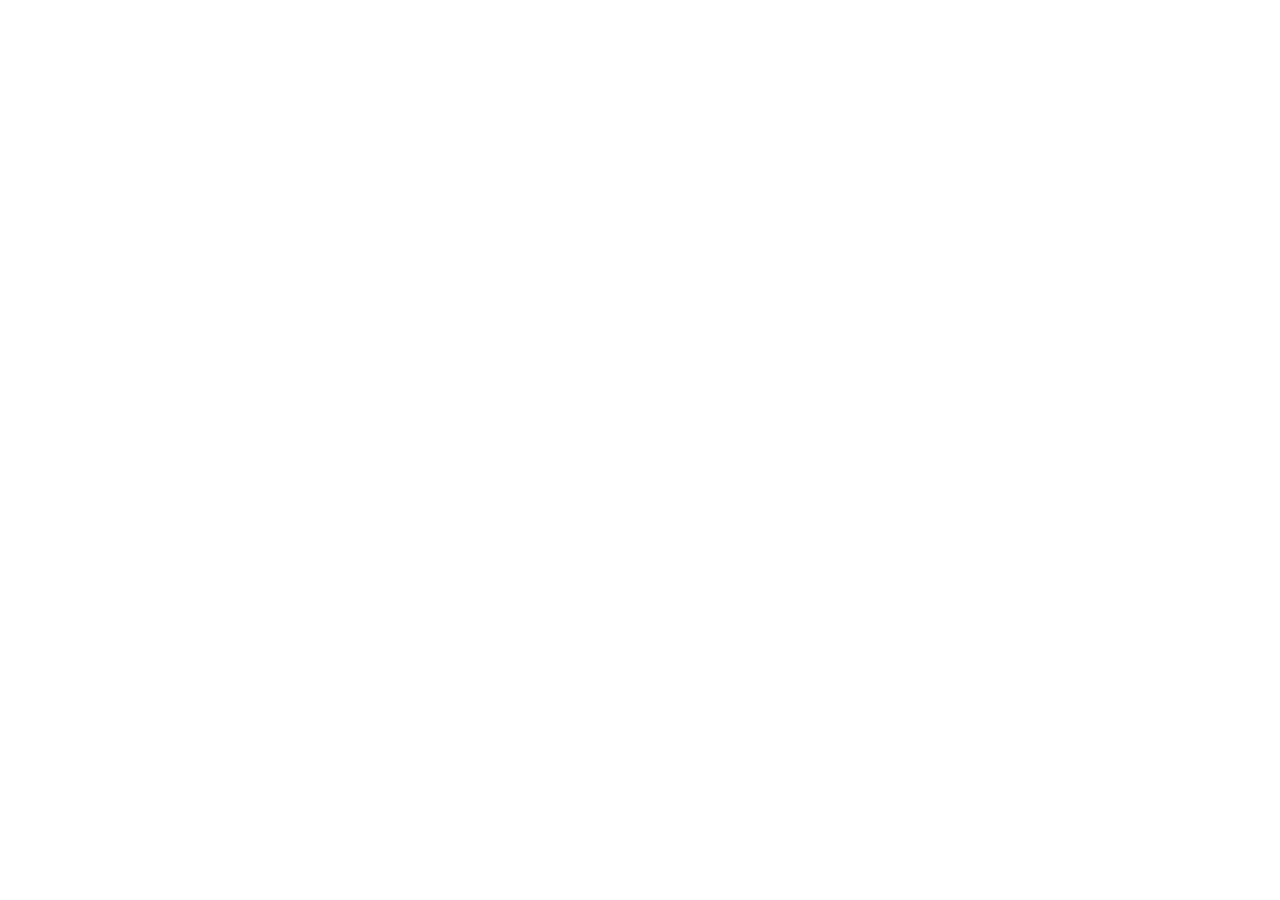
==== kharcha-tracker/kharcha_v1/kharcha_gateway/frontend_service/index.html @ 69ea43c4 "Add all project files" ====
<!DOCTYPE html>
<html lang="en">
<head>
  <meta charset="utf-8">
  <meta name="viewport" content="width=device-width, initial-scale=1">
  <meta name="theme-color" content="#4f46e5">
  <title>Kharcha Tracker</title>
  <link rel="stylesheet" href="css/app.css">
</head>
<body>
  <noscript>
    <p style="padding:24px;font-family:sans-serif">Kharcha Tracker needs JavaScript enabled to run.</p>
  </noscript>

  <!-- ========================= AUTH: LOGIN ========================= -->
  <section id="view-login" class="view view--auth" hidden>
    <div class="auth-card">
      <div class="auth-brand"><span class="brand-logo">&&#8377;</span><span>Kharcha Tracker</span></div>
      <h1 class="auth-title">Welcome back</h1>
      <p class="auth-subtitle">Log in to continue to your dashboard.</p>

      <form id="form-login" class="form" novalidate>
        <div class="field">
          <label for="login-email">Email</label>
          <input id="login-email" name="email" type="email" autocomplete="email"
                 placeholder="you@example.com" required>
        </div>
        <div class="field">
          <label for="login-password">Password</label>
          <input id="login-password" name="password" type="password"
                 autocomplete="current-password" placeholder="&#8226;&#8226;&#8226;&#8226;&#8226;&#8226;&#8226;&#8226;" required>
        </div>
        <p class="form-error" id="login-error" hidden></p>
        <button class="btn btn-primary btn-block" type="submit" id="login-submit">Log in</button>
      </form>

      <p class="auth-switch">First time here? <a href="#/signup">Create an account</a></p>
    </div>
  </section>

  <!-- ========================= AUTH: SIGN UP ========================= -->
  <section id="view-signup" class="view view--auth" hidden>
    <div class="auth-card">
      <div class="auth-brand"><span class="brand-logo">&&#8377;</span><span>Kharcha Tracker</span></div>
      <h1 class="auth-title">Create your account</h1>
      <p class="auth-subtitle">Sign up and get a one-year free trial. No card needed.</p>

      <form id="form-signup" class="form" novalidate>
        <div class="field">
          <label for="signup-name">Username</label>
          <input id="signup-name" name="name" type="text" autocomplete="username"
                 placeholder="e.g. anish" required minlength="2" maxlength="60">
        </div>
        <div class="field">
          <label for="signup-email">Email</label>
          <input id="signup-email" name="email" type="email" autocomplete="email"
                 placeholder="you@example.com" required>
        </div>
        <div class="field">
          <label for="signup-password">Password</label>
          <input id="signup-password" name="password" type="password"
                 autocomplete="new-password" placeholder="At least 6 characters" required minlength="6">
        </div>
        <p class="form-error" id="signup-error" hidden></p>
        <button class="btn btn-primary btn-block" type="submit" id="signup-submit">Sign up</button>
      </form>

      <p class="auth-switch">Already have an account? <a href="#/login">Log in</a></p>
    </div>
  </section>

  <!-- ========================= APP SHELL ========================= -->
  <div id="app-shell" class="app-shell" hidden>

    <header class="topbar">
      <a class="brand" href="#/dashboard">
        <span class="brand-logo">&&#8377;</span><span class="brand-name">Kharcha</span>
      </a>
      <nav class="topnav" id="topnav" aria-label="Primary"></nav>
      <div class="topbar-actions">
        <button class="icon-btn" id="btn-bell" hidden aria-label="Notifications" title="Notifications"></button>
        <div class="user-chip">
          <span class="avatar" id="user-avatar">?</span>
          <span class="user-chip-name" id="user-chip-name"></span>
        </div>
        <button class="icon-btn" id="btn-logout" aria-label="Log out" title="Log out"></button>
      </div>
    </header>

    <aside class="sidebar" id="sidebar" aria-label="Primary"></aside>

    <main class="main" id="main">

      <!-- ---------------- DASHBOARD ---------------- -->
      <section id="view-dashboard" class="view" hidden>
        <header class="view-header">
          <div>
            <h1>Dashboard</h1>
            <p class="view-sub" id="dashboard-sub">Loading&hellip;</p>
          </div>
        </header>

        <div class="stat-grid">
          <div class="card stat-card">
            <span class="stat-label">Plan</span>
            <span class="stat-value" id="stat-plan">&mdash;</span>
            <a class="stat-link" href="#/subscription">View plans &rarr;</a>
          </div>
          <div class="card stat-card">
            <span class="stat-label">Groups</span>
            <span class="stat-value" id="stat-groups">&mdash;</span>
            <a class="stat-link" href="#/groups">Open groups &rarr;</a>
          </div>
          <div class="card stat-card">
            <span class="stat-label">Pending invites</span>
            <span class="stat-value" id="stat-invites">&mdash;</span>
            <a class="stat-link" href="#/groups">Review invites &rarr;</a>
          </div>
        </div>

        <div class="card">
          <div class="card-title">Recent activity</div>
          <p class="empty" id="dash-activity">Expense tracking arrives in a later sprint &mdash; your dashboard is warming up.</p>
        </div>
      </section>

      <!-- ---------------- GROUPS ---------------- -->
      <section id="view-groups" class="view" hidden>
        <header class="view-header">
          <div>
            <h1>Groups</h1>
            <p class="view-sub">Split expenses with people you trust.</p>
          </div>
          <button class="btn btn-primary" id="btn-new-group" type="button">
            <span class="btn-icon" id="btn-new-group-icon"></span> New group
          </button>
        </header>

        <form id="form-create-group" class="card form" hidden>
          <div class="card-title">Create a group</div>
          <div class="form-row">
            <div class="field">
              <label for="new-group-name">Group name</label>
              <input id="new-group-name" name="name" type="text" placeholder="Weekend Trip"
                     required maxlength="100">
            </div>
            <div class="field field--narrow">
              <label for="new-group-currency">Currency</label>
              <select id="new-group-currency" name="currency">
                <option value="INR" selected>INR (&#8377;)</option>
                <option value="USD">USD ($)</option>
                <option value="EUR">EUR (&euro;)</option>
                <option value="GBP">GBP (&pound;)</option>
                <option value="AED">AED</option>
                <option value="SGD">SGD</option>
                <option value="AUD">AUD</option>
                <option value="CAD">CAD</option>
                <option value="JPY">JPY</option>
              </select>
            </div>
          </div>
          <p class="form-error" id="create-group-error" hidden></p>
          <div class="form-actions">
            <button class="btn btn-ghost" type="button" id="btn-cancel-create-group">Cancel</button>
            <button class="btn btn-primary" type="submit" id="create-group-submit">Create group</button>
          </div>
        </form>

        <div class="two-col">
          <div class="card">
            <div class="card-title"><span class="card-title-icon" id="join-icon"></span> Join with an invite code</div>
            <form id="form-join-group" class="form form--compact" novalidate>
              <div class="field">
                <label for="join-group-id">Group ID</label>
                <input id="join-group-id" type="text" placeholder="e.g. 3f9a&hellip; (UUID)" required>
              </div>
              <div class="field">
                <label for="join-code">Invite code</label>
                <input id="join-code" type="text" placeholder="8-character code" maxlength="32"
                       autocapitalize="characters" autocomplete="off" required>
              </div>
              <p class="form-error" id="join-error" hidden></p>
              <button class="btn btn-primary btn-block" type="submit" id="join-submit">Join group</button>
            </form>
          </div>

          <div class="card">
            <div class="card-title"><span class="card-title-icon" id="invite-icon"></span> Invite a member by email</div>
            <form id="form-invite-email" class="form form--compact" novalidate>
              <div class="field">
                <label for="invite-group">Group</label>
                <select id="invite-group" required>
                  <option value="">Select a group&hellip;</option>
                </select>
              </div>
              <div class="field">
                <label for="invite-email">Email</label>
                <input id="invite-email" type="email" placeholder="friend@example.com" required>
              </div>
              <p class="form-error" id="invite-error" hidden></p>
              <button class="btn btn-primary btn-block" type="submit" id="invite-submit">Send invitation</button>
            </form>
          </div>
        </div>

        <div class="list" id="groups-list" aria-live="polite">
          <p class="empty">Loading groups&hellip;</p>
        </div>

        <div class="card">
          <div class="card-title">My invitations</div>
          <div class="list" id="invites-list">
            <p class="empty">No pending invitations.</p>
          </div>
        </div>
      </section>

      <!-- ---------------- SETTINGS ---------------- -->
      <section id="view-settings" class="view" hidden>
        <header class="view-header">
          <div>
            <h1>Settings</h1>
            <p class="view-sub">Profile, plan and account.</p>
          </div>
        </header>

        <form id="form-profile" class="card form" novalidate>
          <div class="card-title">Profile</div>
          <div class="form-row">
            <div class="field">
              <label for="profile-name">Username</label>
              <input id="profile-name" type="text" autocomplete="username" maxlength="60">
            </div>
            <div class="field">
              <label for="profile-email">Email</label>
              <input id="profile-email" type="email" readonly disabled>
            </div>
          </div>
          <div class="field">
            <label for="profile-avatar">Avatar URL</label>
            <input id="profile-avatar" type="url" placeholder="https://example.com/me.png">
          </div>
          <p class="form-error" id="profile-error" hidden></p>
          <p class="form-success" id="profile-success" hidden></p>
          <div class="form-actions">
            <button class="btn btn-primary" type="submit" id="profile-submit">Save changes</button>
          </div>
        </form>

        <div class="card">
          <div class="card-title">Subscription</div>
          <p class="muted" id="settings-plan">Loading&hellip;</p>
          <a class="btn btn-ghost btn-sm" href="#/subscription">Manage plan</a>
        </div>

        <div class="card">
          <div class="card-title">Session</div>
          <p class="muted">Logging out clears your session on this device.</p>
          <button class="btn btn-danger" id="btn-logout-settings" type="button">Log out</button>
        </div>
      </section>

      <!-- ---------------- SUBSCRIPTION ---------------- -->
      <section id="view-subscription" class="view" hidden>
        <header class="view-header">
          <div>
            <h1>Subscription</h1>
            <p class="view-sub">Every new account starts with a 1-year free trial. Pick a plan any time.</p>
          </div>
        </header>

        <p class="banner" id="sub-current" hidden></p>

        <div class="plan-grid">
          <div class="card plan-card" data-plan="monthly">
            <div class="plan-name">Monthly</div>
            <div class="plan-price">&#8377;50 <span>/ month</span></div>
            <ul class="plan-feats">
              <li>All groups &amp; settlements</li>
              <li>Cancel any time</li>
            </ul>
            <button class="btn btn-ghost btn-block plan-buy" type="button" data-plan="monthly">Choose Monthly</button>
          </div>

          <div class="card plan-card plan-card--featured" data-plan="half_yearly">
            <span class="plan-badge">Best value</span>
            <div class="plan-name">6 Months</div>
            <div class="plan-price">&#8377;70 <span>/ 6 months</span></div>
            <ul class="plan-feats">
              <li>All groups &amp; settlements</li>
              <li>Save &#8377;30 vs monthly</li>
            </ul>
            <button class="btn btn-primary btn-block plan-buy" type="button" data-plan="half_yearly">Choose 6 Months</button>
          </div>

          <div class="card plan-card" data-plan="yearly">
            <div class="plan-name">Yearly</div>
            <div class="plan-price">&#8377;100 <span>/ year</span></div>
            <ul class="plan-feats">
              <li>All groups &amp; settlements</li>
              <li>Save &#8377;200 vs monthly</li>
            </ul>
            <button class="btn btn-ghost btn-block plan-buy" type="button" data-plan="yearly">Choose Yearly</button>
          </div>

          <div class="card plan-card" data-plan="lifetime">
            <div class="plan-name">Lifetime</div>
            <div class="plan-price">&#8377;300 <span>/ once</span></div>
            <ul class="plan-feats">
              <li>Pay once, use forever</li>
              <li>All future features included</li>
            </ul>
            <button class="btn btn-ghost btn-block plan-buy" type="button" data-plan="lifetime">Choose Lifetime</button>
          </div>
        </div>

        <p class="fineprint">Payments are simulated in this build &mdash; no real money moves.</p>
      </section>

    </main>

    <nav class="tabbar" id="tabbar" aria-label="Primary"></nav>
  </div>

  <div class="toast" id="toast" hidden></div>

  <script src="js/icons.js"></script>
  <script src="js/api.js"></script>
  <script src="js/app.js"></script>
</body>
</html>
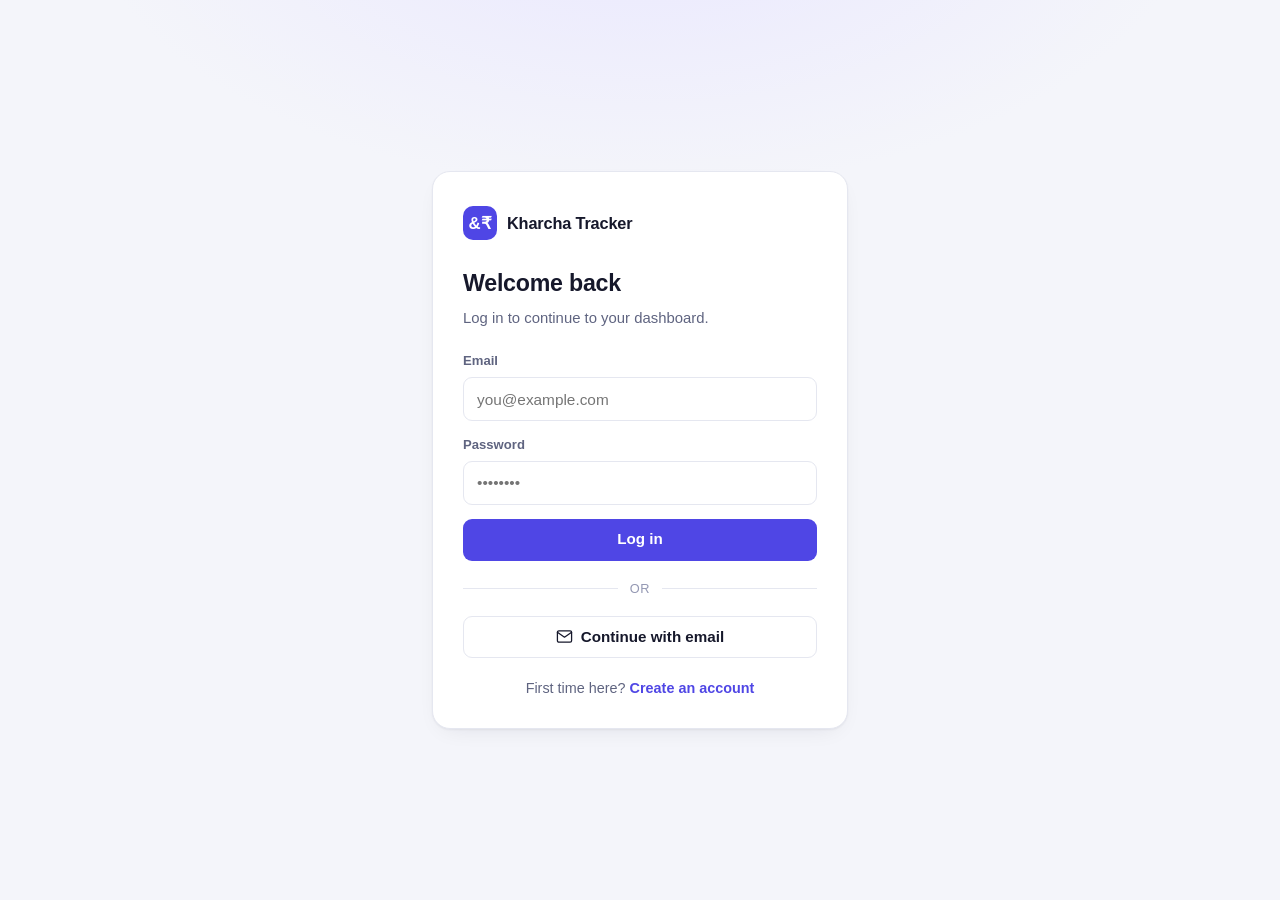
==== commit 7c2e8148: "Auth and groups screen implemented" ====
--- a/kharcha-tracker/kharcha_v1/kharcha_gateway/frontend_service/index.html
+++ b/kharcha-tracker/kharcha_v1/kharcha_gateway/frontend_service/index.html
@@ -34,6 +34,12 @@
         <button class="btn btn-primary btn-block" type="submit" id="login-submit">Log in</button>
       </form>
 
+      <div class="auth-divider"><span>or</span></div>
+      <button class="btn btn-ghost btn-block" type="button" id="btn-magic-link">
+        <span class="btn-icon" id="magic-icon"></span> Continue with email
+      </button>
+      <p class="form-hint" id="magic-hint" hidden></p>
+
       <p class="auth-switch">First time here? <a href="#/signup">Create an account</a></p>
     </div>
   </section>
@@ -85,6 +91,16 @@
         </div>
         <button class="icon-btn" id="btn-logout" aria-label="Log out" title="Log out"></button>
       </div>
+
+      <div class="notif-panel" id="notif-panel" hidden>
+        <div class="notif-head">
+          <span class="notif-title">Notifications</span>
+          <button class="btn btn-ghost btn-sm" id="notif-mark-read" type="button">Mark all read</button>
+        </div>
+        <div class="notif-list" id="notif-list">
+          <p class="empty">No notifications yet.</p>
+        </div>
+      </div>
     </header>
 
     <aside class="sidebar" id="sidebar" aria-label="Primary"></aside>
@@ -93,19 +109,26 @@
 
       <!-- ---------------- DASHBOARD ---------------- -->
       <section id="view-dashboard" class="view" hidden>
-        <header class="view-header">
+        <header class="view-header" style="flex-wrap: nowrap;">
           <div>
             <h1>Dashboard</h1>
             <p class="view-sub" id="dashboard-sub">Loading&hellip;</p>
           </div>
+          <div id="stat-plan-card" class="card stat-card">
+            <div class="stat-row" >
+              <span class="stat-label" style="font-size: calc(1em / 2);" >Plan</span>
+              <span class="stat-value" id="stat-plan">&mdash;</span>
+            </div>
+            <a class="stat-link" href="#/subscription">View plans &rarr;</a>
+          </div>
         </header>
 
         <div class="stat-grid">
-          <div class="card stat-card">
+          <!-- <div class="card stat-card">
             <span class="stat-label">Plan</span>
             <span class="stat-value" id="stat-plan">&mdash;</span>
             <a class="stat-link" href="#/subscription">View plans &rarr;</a>
-          </div>
+          </div> -->
           <div class="card stat-card">
             <span class="stat-label">Groups</span>
             <span class="stat-value" id="stat-groups">&mdash;</span>
@@ -282,7 +305,7 @@
             <button class="btn btn-ghost btn-block plan-buy" type="button" data-plan="monthly">Choose Monthly</button>
           </div>
 
-          <div class="card plan-card plan-card--featured" data-plan="half_yearly">
+          <div class="card plan-card plan-card--featured" data-plan="6month">
             <span class="plan-badge">Best value</span>
             <div class="plan-name">6 Months</div>
             <div class="plan-price">&#8377;70 <span>/ 6 months</span></div>
@@ -290,7 +313,7 @@
               <li>All groups &amp; settlements</li>
               <li>Save &#8377;30 vs monthly</li>
             </ul>
-            <button class="btn btn-primary btn-block plan-buy" type="button" data-plan="half_yearly">Choose 6 Months</button>
+            <button class="btn btn-primary btn-block plan-buy" type="button" data-plan="6month">Choose 6 Months</button>
           </div>
 
           <div class="card plan-card" data-plan="yearly">
--- a/kharcha-tracker/kharcha_v1/kharcha_gateway/frontend_service/css/app.css
+++ b/kharcha-tracker/kharcha_v1/kharcha_gateway/frontend_service/css/app.css
@@ -0,0 +1,752 @@
+/* ============================================================
+   Kharcha Tracker — vanilla CSS, mobile-first
+   Breakpoints: 640px (tablet), 1024px (desktop)
+   ============================================================ */
+
+:root {
+  --bg: #f4f5fa;
+  --surface: #ffffff;
+  --surface-2: #f8f9fd;
+  --text: #16182b;
+  --text-dim: #5f6480;
+  --text-faint: #9498b3;
+  --primary: #4f46e5;
+  --primary-dark: #4338ca;
+  --primary-soft: #eef0ff;
+  --success: #16a34a;
+  --success-soft: #eafaf0;
+  --danger: #dc2626;
+  --danger-soft: #fdeeee;
+  --warning: #d97706;
+  --warning-soft: #fdf3e3;
+  --border: #e5e7f0;
+  --radius: 14px;
+  --radius-sm: 9px;
+  --shadow: 0 1px 2px rgba(22, 24, 43, 0.05), 0 8px 24px -12px rgba(22, 24, 43, 0.12);
+  --topbar-h: 58px;
+  --tabbar-h: 62px;
+  --sidebar-w: 236px;
+  --font: -apple-system, BlinkMacSystemFont, "Segoe UI", Roboto, "Helvetica Neue", Arial, sans-serif;
+  --mono: "SF Mono", SFMono-Regular, ui-monospace, Menlo, Consolas, monospace;
+}
+
+* { box-sizing: border-box; }
+[hidden] { display: none !important; }
+
+html, body {
+  margin: 0;
+  padding: 0;
+  height: 100%;
+}
+
+body {
+  font-family: var(--font);
+  font-size: 15px;
+  line-height: 1.5;
+  color: var(--text);
+  background: var(--bg);
+  -webkit-font-smoothing: antialiased;
+}
+
+h1 { font-size: 1.45rem; margin: 0; letter-spacing: -0.01em; }
+h2 { font-size: 1.15rem; margin: 0; }
+p  { margin: 0; }
+a  { color: var(--primary); }
+ul { margin: 0; padding: 0; list-style: none; }
+
+.muted { color: var(--text-dim); }
+.empty { color: var(--text-faint); font-size: 0.92rem; padding: 6px 0; }
+
+/* ============================ Icons ============================ */
+.icon {
+  width: 20px;
+  height: 20px;
+  flex: 0 0 auto;
+  display: inline-block;
+  vertical-align: -0.25em;
+}
+
+/* ============================ Buttons ============================ */
+.btn {
+  display: inline-flex;
+  align-items: center;
+  justify-content: center;
+  gap: 8px;
+  min-height: 42px;
+  padding: 0 18px;
+  font: inherit;
+  font-weight: 600;
+  font-size: 0.95rem;
+  border: 1px solid transparent;
+  border-radius: var(--radius-sm);
+  cursor: pointer;
+  background: var(--surface);
+  color: var(--text);
+  transition: background 0.15s, border-color 0.15s, opacity 0.15s;
+  text-decoration: none;
+  white-space: nowrap;
+}
+.btn:disabled { opacity: 0.55; cursor: not-allowed; }
+.btn-primary { background: var(--primary); color: #fff; }
+.btn-primary:hover:not(:disabled) { background: var(--primary-dark); }
+.btn-ghost { background: var(--surface); border-color: var(--border); color: var(--text); }
+.btn-ghost:hover:not(:disabled) { border-color: var(--primary); color: var(--primary); }
+.btn-danger { background: var(--danger); color: #fff; }
+.btn-danger:hover:not(:disabled) { background: #b91c1c; }
+.btn-block { width: 100%; }
+.btn-sm { min-height: 34px; padding: 0 12px; font-size: 0.86rem; }
+.btn-icon .icon { width: 17px; height: 17px; }
+
+.icon-btn {
+  display: inline-flex;
+  align-items: center;
+  justify-content: center;
+  width: 38px;
+  height: 38px;
+  border: none;
+  border-radius: 10px;
+  background: transparent;
+  color: var(--text-dim);
+  cursor: pointer;
+}
+.icon-btn:hover { background: var(--surface-2); color: var(--text); }
+
+/* ============================ Forms ============================ */
+.form { display: flex; flex-direction: column; gap: 14px; }
+.form--compact { gap: 12px; }
+.form-row { display: grid; grid-template-columns: 1fr; gap: 14px; }
+.form-actions { display: flex; gap: 10px; justify-content: flex-end; }
+
+.field { display: flex; flex-direction: column; gap: 6px; min-width: 0; }
+.field label {
+  font-size: 0.82rem;
+  font-weight: 600;
+  color: var(--text-dim);
+}
+.field input,
+.field select {
+  min-height: 44px;
+  padding: 0 13px;
+  font: inherit;
+  font-size: 0.96rem;
+  color: var(--text);
+  background: var(--surface);
+  border: 1px solid var(--border);
+  border-radius: var(--radius-sm);
+  outline: none;
+  transition: border-color 0.15s, box-shadow 0.15s;
+  width: 100%;
+}
+.field input:focus,
+.field select:focus {
+  border-color: var(--primary);
+  box-shadow: 0 0 0 3px rgba(79, 70, 229, 0.15);
+}
+.field input[readonly] { background: var(--surface-2); color: var(--text-dim); }
+
+.form-error {
+  background: var(--danger-soft);
+  color: var(--danger);
+  border: 1px solid #f6c8c8;
+  border-radius: var(--radius-sm);
+  padding: 9px 13px;
+  font-size: 0.88rem;
+}
+.form-success {
+  background: var(--success-soft);
+  color: var(--success);
+  border: 1px solid #bfe8cd;
+  border-radius: var(--radius-sm);
+  padding: 9px 13px;
+  font-size: 0.88rem;
+}
+
+/* ============================ Cards ============================ */
+.card {
+  background: var(--surface);
+  border: 1px solid var(--border);
+  border-radius: var(--radius);
+  box-shadow: var(--shadow);
+  padding: 18px;
+}
+.card + .card { margin-top: 16px; }
+.card-title {
+  display: flex;
+  align-items: center;
+  gap: 8px;
+  font-weight: 700;
+  font-size: 0.95rem;
+  margin-bottom: 12px;
+}
+.card-title-icon { display: inline-flex; color: var(--primary); }
+.card-title-icon .icon { width: 17px; height: 17px; }
+
+.banner {
+  border-radius: var(--radius-sm);
+  padding: 12px 15px;
+  font-size: 0.92rem;
+  font-weight: 600;
+  margin-bottom: 16px;
+  background: var(--primary-soft);
+  color: var(--primary-dark);
+  border: 1px solid #d8dbff;
+}
+.banner--warning { background: var(--warning-soft); color: var(--warning); border-color: #f3ddb6; }
+.banner--danger { background: var(--danger-soft); color: var(--danger); border-color: #f6c8c8; }
+.banner--ok { background: var(--success-soft); color: var(--success); border-color: #bfe8cd; }
+.banner--info { background: var(--primary-soft); color: var(--primary-dark); border-color: #d8dbff; }
+.banner--warn { background: var(--warning-soft); color: var(--warning); border-color: #f3ddb6; }
+
+.auth-divider {
+  display: flex;
+  align-items: center;
+  gap: 12px;
+  margin: 18px 0;
+  color: var(--text-faint);
+  font-size: 0.8rem;
+  text-transform: uppercase;
+  letter-spacing: 0.06em;
+}
+.auth-divider::before,
+.auth-divider::after {
+  content: "";
+  flex: 1;
+  height: 1px;
+  background: var(--border);
+}
+
+.form-hint {
+  font-size: 0.85rem;
+  color: var(--text-dim);
+  margin: 10px 0 0;
+  text-align: center;
+}
+
+.fineprint { color: var(--text-faint); font-size: 0.82rem; margin-top: 14px; text-align: center; }
+
+.badge {
+  display: inline-block;
+  font-size: 0.7rem;
+  font-weight: 700;
+  letter-spacing: 0.05em;
+  text-transform: uppercase;
+  padding: 3px 9px;
+  border-radius: 999px;
+}
+.badge-open { background: var(--success-soft); color: var(--success); }
+.badge-locked { background: var(--warning-soft); color: var(--warning); }
+.badge-settled { background: var(--primary-soft); color: var(--primary-dark); }
+.badge-other { background: var(--surface-2); color: var(--text-dim); }
+
+/* ============================ Auth views ============================ */
+.view--auth {
+  min-height: 100vh;
+  min-height: 100dvh;
+  display: flex;
+  align-items: center;
+  justify-content: center;
+  padding: 24px 16px;
+  background:
+    radial-gradient(900px 480px at 50% -12%, #e9e7ff 0%, rgba(233, 231, 255, 0) 62%),
+    var(--bg);
+}
+
+.auth-card {
+  width: 100%;
+  max-width: 416px;
+  background: var(--surface);
+  border: 1px solid var(--border);
+  border-radius: calc(var(--radius) + 4px);
+  box-shadow: var(--shadow);
+  padding: 34px 30px 28px;
+}
+
+.auth-brand {
+  display: flex;
+  align-items: center;
+  gap: 10px;
+  font-weight: 800;
+  font-size: 1.02rem;
+  letter-spacing: -0.01em;
+}
+
+.brand-logo {
+  display: inline-flex;
+  align-items: center;
+  justify-content: center;
+  width: 34px;
+  height: 34px;
+  border-radius: 10px;
+  background: var(--primary);
+  color: #fff;
+  font-size: 1.05rem;
+  font-weight: 800;
+  flex: 0 0 auto;
+}
+
+.auth-title { margin-top: 26px; }
+.auth-subtitle { color: var(--text-dim); font-size: 0.93rem; margin-top: 6px; margin-bottom: 22px; }
+.auth-switch { text-align: center; margin-top: 20px; font-size: 0.9rem; color: var(--text-dim); }
+.auth-switch a { font-weight: 600; text-decoration: none; }
+.auth-switch a:hover { text-decoration: underline; }
+
+/* ============================ App shell ============================ */
+.app-shell {
+  display: grid;
+  min-height: 100vh;
+  min-height: 100dvh;
+  grid-template:
+    "topbar" auto
+    "main" 1fr
+    "tabbar" auto
+    / 1fr;
+}
+
+.topbar {
+  grid-area: topbar;
+  position: sticky;
+  top: 0;
+  z-index: 30;
+  display: flex;
+  align-items: center;
+  gap: 14px;
+  height: var(--topbar-h);
+  padding: 0 14px;
+  background: var(--surface);
+  border-bottom: 1px solid var(--border);
+}
+
+.brand {
+  display: flex;
+  align-items: center;
+  gap: 9px;
+  font-weight: 800;
+  font-size: 1rem;
+  color: var(--text);
+  text-decoration: none;
+  letter-spacing: -0.01em;
+}
+.brand .brand-logo { width: 30px; height: 30px; font-size: 0.95rem; border-radius: 8px; }
+
+.topbar-actions {
+  margin-left: auto;
+  display: flex;
+  align-items: center;
+  gap: 6px;
+}
+
+.icon-btn--badge { position: relative; }
+.icon-btn--badge::after {
+  content: attr(data-count);
+  position: absolute;
+  top: 1px;
+  right: 1px;
+  min-width: 16px;
+  height: 16px;
+  padding: 0 4px;
+  border-radius: 8px;
+  background: var(--danger);
+  color: #fff;
+  font-size: 0.62rem;
+  font-weight: 700;
+  line-height: 16px;
+  text-align: center;
+}
+
+.notif-panel {
+  position: fixed;
+  top: calc(var(--topbar-h) - 6px);
+  right: 14px;
+  z-index: 40;
+  width: min(340px, calc(100vw - 24px));
+  max-height: 70vh;
+  overflow: auto;
+  background: var(--surface);
+  border: 1px solid var(--border);
+  border-radius: var(--radius);
+  box-shadow: var(--shadow);
+  padding: 12px;
+}
+
+.notif-head {
+  display: flex;
+  align-items: center;
+  justify-content: space-between;
+  gap: 8px;
+  margin-bottom: 8px;
+}
+.notif-title { font-weight: 700; font-size: 0.92rem; }
+.notif-list { display: flex; flex-direction: column; gap: 8px; }
+.notif-item {
+  border: 1px solid var(--border);
+  border-radius: var(--radius-sm);
+  padding: 9px 11px;
+  font-size: 0.86rem;
+}
+.notif-item--unread { background: var(--primary-soft); border-color: transparent; }
+.notif-item-title { font-weight: 600; }
+.notif-item-time { display: block; margin-top: 3px; font-size: 0.74rem; color: var(--text-dim); }
+
+.user-chip { display: none; align-items: center; gap: 9px; min-width: 0; }
+.user-chip-name {
+  font-size: 0.88rem;
+  font-weight: 600;
+  color: var(--text-dim);
+  max-width: 140px;
+  overflow: hidden;
+  text-overflow: ellipsis;
+  white-space: nowrap;
+}
+
+.avatar {
+  display: inline-flex;
+  align-items: center;
+  justify-content: center;
+  width: 32px;
+  height: 32px;
+  border-radius: 50%;
+  background: var(--primary-soft);
+  color: var(--primary-dark);
+  font-weight: 700;
+  font-size: 0.85rem;
+  flex: 0 0 auto;
+}
+
+/* Tablet top nav (hidden on mobile & desktop) */
+.topnav { display: none; gap: 4px; }
+
+/* Sidebar (desktop only) */
+.sidebar { display: none; }
+
+.main {
+  grid-area: main;
+  min-width: 0;
+  padding: 22px 16px calc(var(--tabbar-h) + 26px);
+}
+.main > .view { max-width: 1080px; margin: 0 auto; }
+
+.view-header {
+  display: flex;
+  flex-wrap: wrap;
+  align-items: flex-end;
+  justify-content: space-between;
+  gap: 12px;
+  margin-bottom: 20px;
+}
+.view-sub { color: var(--text-dim); font-size: 0.92rem; margin-top: 5px; }
+
+/* Mobile bottom tab bar */
+.tabbar {
+  grid-area: tabbar;
+  position: sticky;
+  bottom: 0;
+  z-index: 30;
+  display: flex;
+  height: var(--tabbar-h);
+  background: var(--surface);
+  border-top: 1px solid var(--border);
+  padding-bottom: env(safe-area-inset-bottom, 0);
+}
+
+.nav-item {
+  display: flex;
+  align-items: center;
+  gap: 9px;
+  text-decoration: none;
+  color: var(--text-dim);
+  font-weight: 600;
+  font-size: 0.9rem;
+  border-radius: var(--radius-sm);
+  padding: 8px 12px;
+  transition: background 0.15s, color 0.15s;
+}
+.nav-item:hover { background: var(--surface-2); color: var(--text); }
+.nav-item.is-active { background: var(--primary-soft); color: var(--primary-dark); }
+.nav-label { white-space: nowrap; }
+
+/* tabbar flavour: icon over label, equal width */
+.tabbar .nav-item {
+  flex: 1;
+  flex-direction: column;
+  justify-content: center;
+  gap: 3px;
+  font-size: 0.68rem;
+  font-weight: 700;
+  padding: 6px 2px;
+  border-radius: 0;
+  text-transform: uppercase;
+  letter-spacing: 0.03em;
+}
+.tabbar .nav-item:hover { background: transparent; }
+.tabbar .nav-item.is-active { background: transparent; color: var(--primary); }
+.tabbar .nav-item.is-active .icon { stroke-width: 2.2; }
+
+/* ============================ Dashboard ============================ */
+.stat-grid {
+  display: grid;
+  grid-template-columns: 1fr;
+  gap: 14px;
+  margin-bottom: 16px;
+}
+.stat-card { display: flex; flex-direction: column; gap: 3px; }
+.stat-label { font-size: 0.78rem; font-weight: 700; text-transform: uppercase; letter-spacing: 0.06em; color: var(--text-faint); }
+.stat-value { font-size: 1.3rem; font-weight: 800; letter-spacing: -0.01em; }
+.stat-link { font-size: 0.85rem; font-weight: 600; text-decoration: none; margin-top: 6px; }
+.stat-link:hover { text-decoration: underline; }
+.stat-row { display: flex; flex-direction: row; gap: 3px; align-items: baseline; }
+.stat-card .stat-row .stat-value { font-size: 1.00rem; font-weight: 700; letter-spacing: 0.06em; }
+/* ============================ Groups ============================ */
+.two-col {
+  display: grid;
+  grid-template-columns: 1fr;
+  gap: 16px;
+  margin-top: 16px;
+}
+.two-col .card + .card { margin-top: 0; }
+
+.list { display: flex; flex-direction: column; gap: 14px; margin-top: 16px; }
+
+.group-card { display: flex; flex-direction: column; gap: 12px; }
+.group-head { display: flex; align-items: center; gap: 10px; flex-wrap: wrap; }
+.group-head h2 { font-size: 1.05rem; }
+.group-meta { color: var(--text-dim); font-size: 0.86rem; }
+
+.code-box {
+  display: flex;
+  align-items: center;
+  gap: 10px;
+  background: var(--surface-2);
+  border: 1px dashed var(--border);
+  border-radius: var(--radius-sm);
+  padding: 9px 12px;
+  flex-wrap: wrap;
+}
+.code-box code {
+  font-family: var(--mono);
+  font-size: 1.02rem;
+  font-weight: 700;
+  letter-spacing: 0.14em;
+  color: var(--primary-dark);
+  user-select: all;
+}
+.code-box .code-label {
+  font-size: 0.74rem;
+  font-weight: 700;
+  text-transform: uppercase;
+  letter-spacing: 0.05em;
+  color: var(--text-faint);
+}
+
+.group-actions { display: flex; gap: 8px; flex-wrap: wrap; }
+
+.group-card-head { display: flex; align-items: flex-start; justify-content: space-between; gap: 12px; flex-wrap: wrap; }
+.group-card-name { font-weight: 700; font-size: 1.02rem; }
+.group-card-meta { color: var(--text-dim); font-size: 0.86rem; margin-top: 2px; }
+.group-card-actions { display: flex; gap: 8px; flex-wrap: wrap; }
+.group-status {
+  display: inline-block;
+  padding: 1px 8px;
+  border-radius: 999px;
+  font-size: 0.74rem;
+  font-weight: 700;
+  letter-spacing: 0.03em;
+  text-transform: uppercase;
+  background: var(--surface-2);
+  border: 1px solid var(--border);
+  color: var(--text-dim);
+}
+.group-status--open { background: #ecfdf5; border-color: #a7f3d0; color: #047857; }
+.group-status--locked { background: #fffbeb; border-color: #fde68a; color: #b45309; }
+.group-status--settled { background: #eff6ff; border-color: #bfdbfe; color: #1d4ed8; }
+
+.invite-code-row {
+  display: flex;
+  align-items: center;
+  gap: 10px;
+  background: var(--surface-2);
+  border: 1px dashed var(--border);
+  border-radius: var(--radius-sm);
+  padding: 9px 12px;
+  flex-wrap: wrap;
+}
+.invite-code {
+  font-family: var(--mono);
+  font-size: 1.02rem;
+  font-weight: 700;
+  letter-spacing: 0.14em;
+  color: var(--primary-dark);
+  user-select: all;
+}
+
+.invite-item {
+  display: flex;
+  flex-wrap: wrap;
+  align-items: center;
+  gap: 10px;
+  background: var(--surface-2);
+  border: 1px solid var(--border);
+  border-radius: var(--radius-sm);
+  padding: 12px 14px;
+}
+.invite-item .invite-info { flex: 1; min-width: 180px; }
+.invite-item .invite-group { font-weight: 700; font-size: 0.94rem; }
+.invite-item .invite-from { color: var(--text-dim); font-size: 0.84rem; }
+.invite-item .invite-actions { display: flex; gap: 8px; }
+
+/* ============================ Plans ============================ */
+.plan-grid {
+  display: grid;
+  grid-template-columns: 1fr;
+  gap: 16px;
+}
+
+.plan-card {
+  position: relative;
+  display: flex;
+  flex-direction: column;
+  gap: 8px;
+  transition: border-color 0.15s, transform 0.15s;
+}
+.plan-card:hover { border-color: var(--primary); }
+.plan-card--featured { border-color: var(--primary); box-shadow: 0 0 0 1px var(--primary), var(--shadow); }
+
+.plan-badge {
+  position: absolute;
+  top: -11px;
+  right: 16px;
+  background: var(--primary);
+  color: #fff;
+  font-size: 0.7rem;
+  font-weight: 800;
+  text-transform: uppercase;
+  letter-spacing: 0.06em;
+  padding: 4px 11px;
+  border-radius: 999px;
+}
+
+.plan-name { font-weight: 800; font-size: 1.02rem; }
+.plan-price { font-size: 1.75rem; font-weight: 800; letter-spacing: -0.02em; }
+.plan-price span { font-size: 0.88rem; font-weight: 600; color: var(--text-faint); letter-spacing: 0; }
+.plan-feats { display: flex; flex-direction: column; gap: 6px; margin: 4px 0 10px; }
+.plan-feats li { font-size: 0.88rem; color: var(--text-dim); padding-left: 20px; position: relative; }
+.plan-feats li::before {
+  content: "✓";
+  position: absolute;
+  left: 0;
+  color: var(--success);
+  font-weight: 700;
+}
+.plan-buy { margin-top: auto; }
+
+/* ============================ Toast ============================ */
+.toast {
+  position: fixed;
+  left: 50%;
+  bottom: calc(var(--tabbar-h) + 18px);
+  transform: translateX(-50%);
+  z-index: 90;
+  max-width: min(92vw, 440px);
+  background: var(--text);
+  color: #fff;
+  font-size: 0.9rem;
+  font-weight: 600;
+  padding: 11px 18px;
+  border-radius: 999px;
+  box-shadow: var(--shadow);
+  text-align: center;
+}
+.toast--error { background: var(--danger); }
+.toast--success { background: var(--success); }
+
+/* ============================ TABLET ≥640px ============================ */
+@media (min-width: 640px) {
+  .app-shell {
+    grid-template:
+      "topbar" auto
+      "main" 1fr
+      / 1fr;
+    height: 100vh;
+    height: 100dvh;
+    overflow: hidden;
+  }
+
+  .tabbar { display: none; }
+
+  .topnav {
+    display: flex;
+    align-items: center;
+    gap: 4px;
+  }
+
+  .user-chip { display: flex; }
+
+  .main {
+    overflow-y: auto;
+    padding: 26px 26px 40px;
+  }
+
+  .form-row { grid-template-columns: 1fr 1fr; }
+  .field--narrow { max-width: 200px; }
+
+  .stat-grid { grid-template-columns: repeat(3, 1fr); }
+
+  .two-col { grid-template-columns: 1fr 1fr; }
+
+  .plan-grid { grid-template-columns: repeat(2, 1fr); }
+
+  .toast { bottom: 26px; }
+}
+
+/* ============================ DESKTOP ≥1024px ============================ */
+@media (min-width: 1024px) {
+  .app-shell {
+    grid-template:
+      "topbar topbar" auto
+      "sidebar main" 1fr
+      / var(--sidebar-w) minmax(0, 1fr);
+  }
+
+  .topnav { display: none; }
+
+  .sidebar {
+    grid-area: sidebar;
+    display: flex;
+    flex-direction: column;
+    gap: 4px;
+    padding: 18px 14px;
+    background: var(--surface);
+    border-right: 1px solid var(--border);
+    overflow-y: auto;
+  }
+
+  .sidebar .nav-item { padding: 10px 12px; font-size: 0.93rem; }
+  .sidebar .nav-item.is-active { color: var(--primary-dark); }
+  .sidebar .nav-spacer { flex: 1; }
+  .sidebar .nav-foot {
+    font-size: 0.78rem;
+    color: var(--text-faint);
+    padding: 10px 12px 0;
+    border-top: 1px solid var(--border);
+    margin-top: 8px;
+    overflow: hidden;
+    text-overflow: ellipsis;
+    white-space: nowrap;
+  }
+
+  .topbar { padding: 0 22px; }
+
+  .main { padding: 30px 34px 48px; }
+
+  .plan-grid { grid-template-columns: repeat(4, 1fr); align-items: stretch; }
+}
+
+/* ============================ Narrow phones ============================ */
+@media (max-width: 380px) {
+  .auth-card { padding: 26px 20px 22px; }
+  .tabbar .nav-item { font-size: 0.62rem; }
+  .view-header .btn { width: 100%; }
+}
+
+@media (prefers-reduced-motion: reduce) {
+  * { transition: none !important; animation: none !important; }
+}
